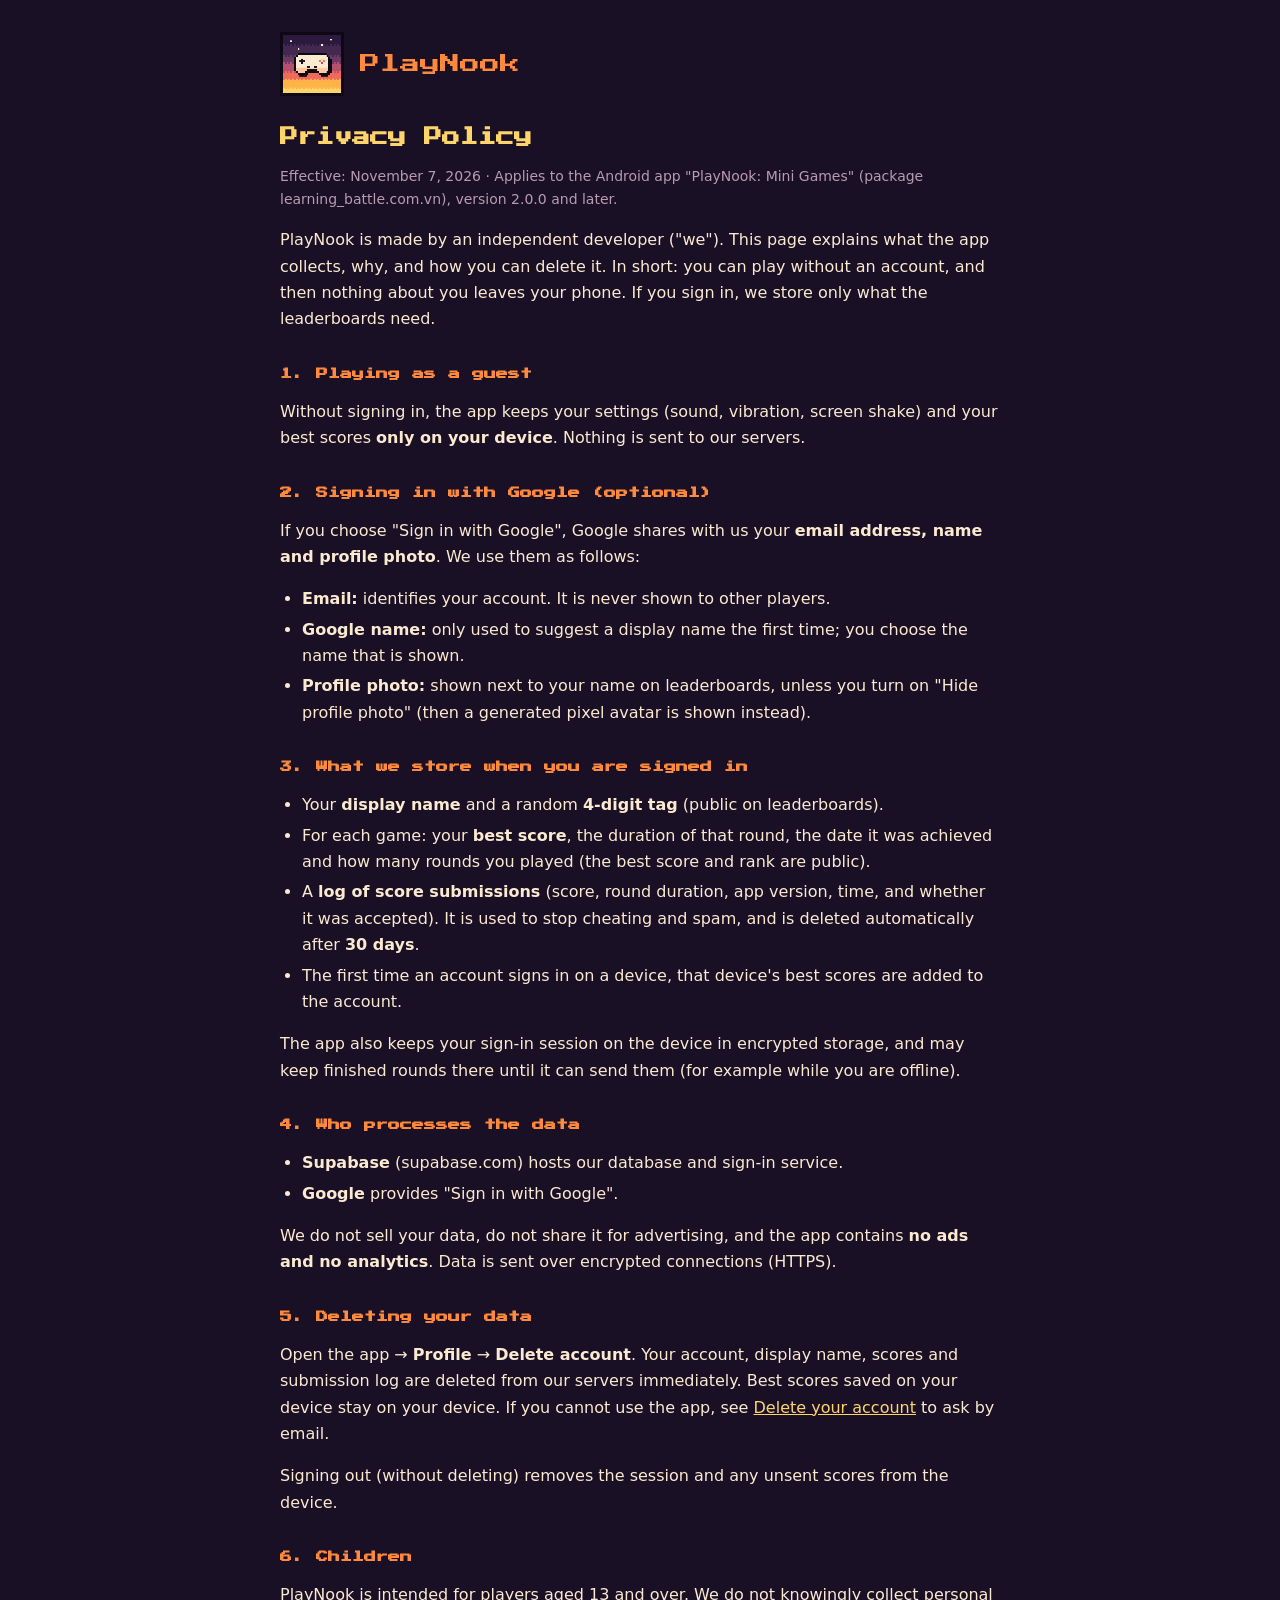
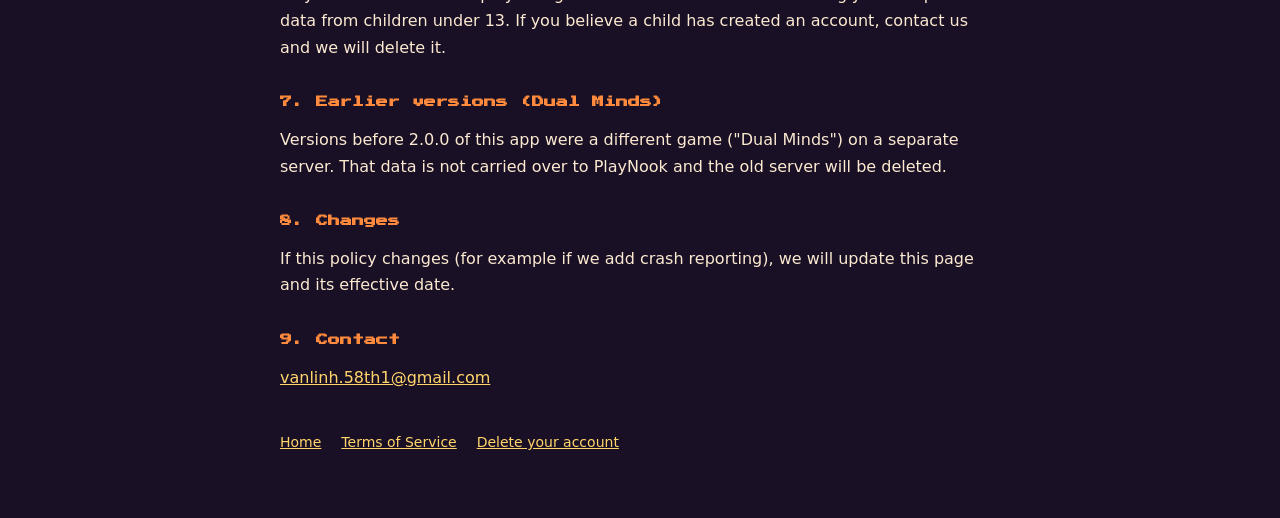
==== privacy.html @ d34d8d87 "PlayNook site: home, privacy policy, terms, account deletion Co-Authored-By: Claude Opus 5.5 <norepl" ====
<!DOCTYPE html>
<html lang="en">
<head>
<meta charset="UTF-8">
<meta name="viewport" content="width=device-width, initial-scale=1.0">
<title>Privacy Policy · PlayNook</title>
<link rel="icon" type="image/png" href="icon.png">
<link rel="stylesheet" href="style.css">
</head>
<body>
<main>
  <header>
    <img src="icon.png" alt="PlayNook icon">
    <a class="brand" href="./">PlayNook</a>
  </header>

  <h1>Privacy Policy</h1>
  <p class="muted">Effective: November 7, 2026 · Applies to the Android app "PlayNook: Mini Games"
    (package learning_battle.com.vn), version 2.0.0 and later.</p>

  <p>PlayNook is made by an independent developer ("we"). This page explains what the app collects,
    why, and how you can delete it. In short: you can play without an account, and then nothing
    about you leaves your phone. If you sign in, we store only what the leaderboards need.</p>

  <h2>1. Playing as a guest</h2>
  <p>Without signing in, the app keeps your settings (sound, vibration, screen shake) and your best
    scores <strong>only on your device</strong>. Nothing is sent to our servers.</p>

  <h2>2. Signing in with Google (optional)</h2>
  <p>If you choose "Sign in with Google", Google shares with us your <strong>email address, name and
    profile photo</strong>. We use them as follows:</p>
  <ul>
    <li><strong>Email:</strong> identifies your account. It is never shown to other players.</li>
    <li><strong>Google name:</strong> only used to suggest a display name the first time; you choose
      the name that is shown.</li>
    <li><strong>Profile photo:</strong> shown next to your name on leaderboards, unless you turn on
      "Hide profile photo" (then a generated pixel avatar is shown instead).</li>
  </ul>

  <h2>3. What we store when you are signed in</h2>
  <ul>
    <li>Your <strong>display name</strong> and a random <strong>4-digit tag</strong> (public on
      leaderboards).</li>
    <li>For each game: your <strong>best score</strong>, the duration of that round, the date it was
      achieved and how many rounds you played (the best score and rank are public).</li>
    <li>A <strong>log of score submissions</strong> (score, round duration, app version, time, and
      whether it was accepted). It is used to stop cheating and spam, and is deleted automatically
      after <strong>30 days</strong>.</li>
    <li>The first time an account signs in on a device, that device's best scores are added to the
      account.</li>
  </ul>
  <p>The app also keeps your sign-in session on the device in encrypted storage, and may keep
    finished rounds there until it can send them (for example while you are offline).</p>

  <h2>4. Who processes the data</h2>
  <ul>
    <li><strong>Supabase</strong> (supabase.com) hosts our database and sign-in service.</li>
    <li><strong>Google</strong> provides "Sign in with Google".</li>
  </ul>
  <p>We do not sell your data, do not share it for advertising, and the app contains
    <strong>no ads and no analytics</strong>. Data is sent over encrypted connections (HTTPS).</p>

  <h2>5. Deleting your data</h2>
  <p>Open the app → <strong>Profile</strong> → <strong>Delete account</strong>. Your account, display
    name, scores and submission log are deleted from our servers immediately. Best scores saved on
    your device stay on your device. If you cannot use the app, see
    <a href="delete-account.html">Delete your account</a> to ask by email.</p>
  <p>Signing out (without deleting) removes the session and any unsent scores from the device.</p>

  <h2>6. Children</h2>
  <p>PlayNook is intended for players aged 13 and over. We do not knowingly collect personal data from
    children under 13. If you believe a child has created an account, contact us and we will delete it.</p>

  <h2>7. Earlier versions (Dual Minds)</h2>
  <p>Versions before 2.0.0 of this app were a different game ("Dual Minds") on a separate server.
    That data is not carried over to PlayNook and the old server will be deleted.</p>

  <h2>8. Changes</h2>
  <p>If this policy changes (for example if we add crash reporting), we will update this page and
    its effective date.</p>

  <h2>9. Contact</h2>
  <p><a href="mailto:vanlinh.58th1@gmail.com">vanlinh.58th1@gmail.com</a></p>

  <nav>
    <a href="./">Home</a>
    <a href="terms.html">Terms of Service</a>
    <a href="delete-account.html">Delete your account</a>
  </nav>
</main>
</body>
</html>
---- style.css ----
/* PlayNook site: same sunset palette as the app (src/theme/colors.ts). */
@font-face {
  font-family: 'Press Start 2P';
  src: url('PressStart2P-Regular.ttf') format('truetype');
  font-display: swap;
}
:root {
  --bg: #1a1026;
  --surface: #2b1a3d;
  --border: #0d0814;
  --text: #fbe9d0;
  --muted: #b89bb0;
  --accent: #ff8a3d;
  --gold: #ffd56b;
}
* { box-sizing: border-box; }
body {
  margin: 0;
  background: var(--bg);
  color: var(--text);
  font: 16px/1.65 system-ui, -apple-system, 'Segoe UI', Roboto, sans-serif;
}
main { max-width: 760px; margin: 0 auto; padding: 32px 20px 64px; }
header { display: flex; align-items: center; gap: 16px; margin-bottom: 28px; }
header img { width: 64px; height: 64px; image-rendering: pixelated; border: 3px solid var(--border); }
.brand { font-family: 'Press Start 2P', monospace; color: var(--accent); font-size: 20px; text-decoration: none; }
h1, h2 { font-family: 'Press Start 2P', monospace; line-height: 1.5; }
h1 { font-size: 18px; color: var(--gold); margin: 0 0 8px; }
h2 { font-size: 12px; color: var(--accent); margin: 32px 0 8px; }
a { color: var(--gold); }
.card { background: var(--surface); border: 3px solid var(--border); padding: 20px; margin: 20px 0; }
.muted { color: var(--muted); font-size: 14px; }
nav { display: flex; flex-wrap: wrap; gap: 12px 20px; margin-top: 40px; font-size: 14px; }
ul { padding-left: 22px; }
li { margin: 4px 0; }
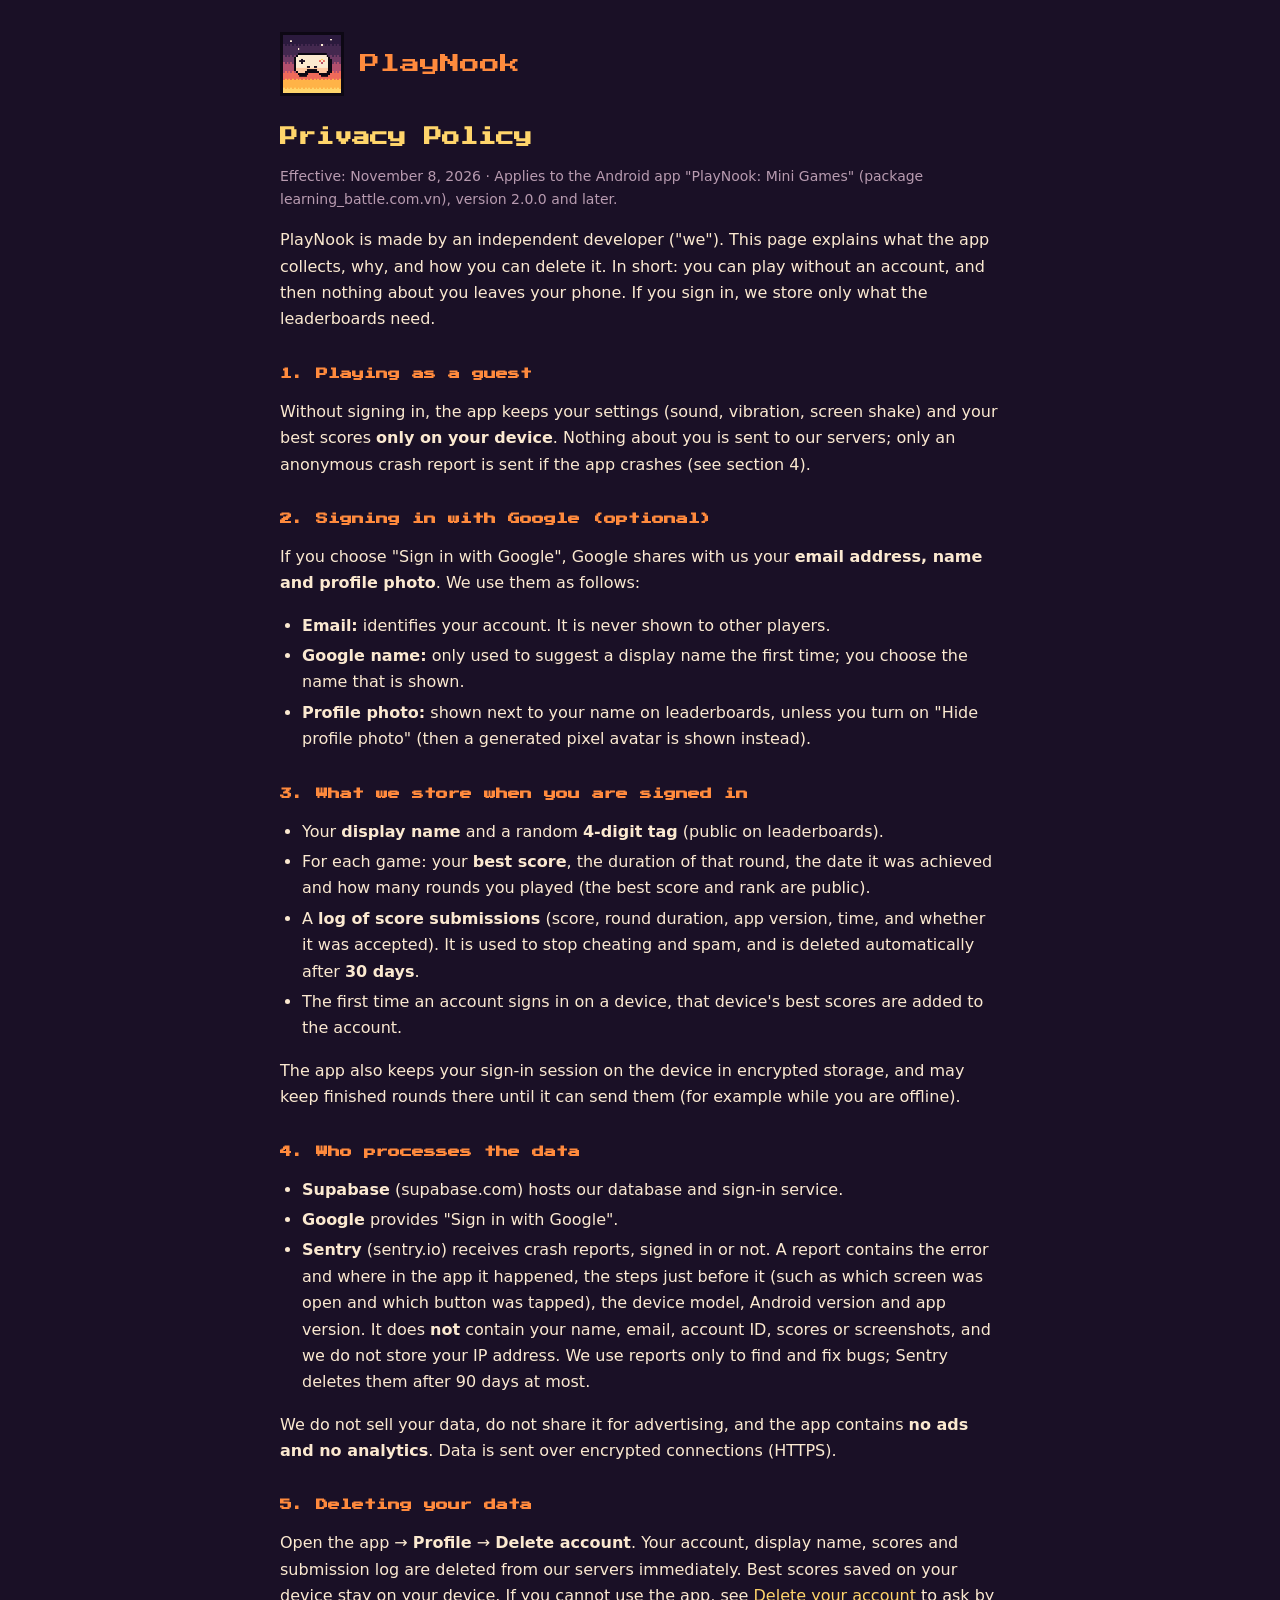
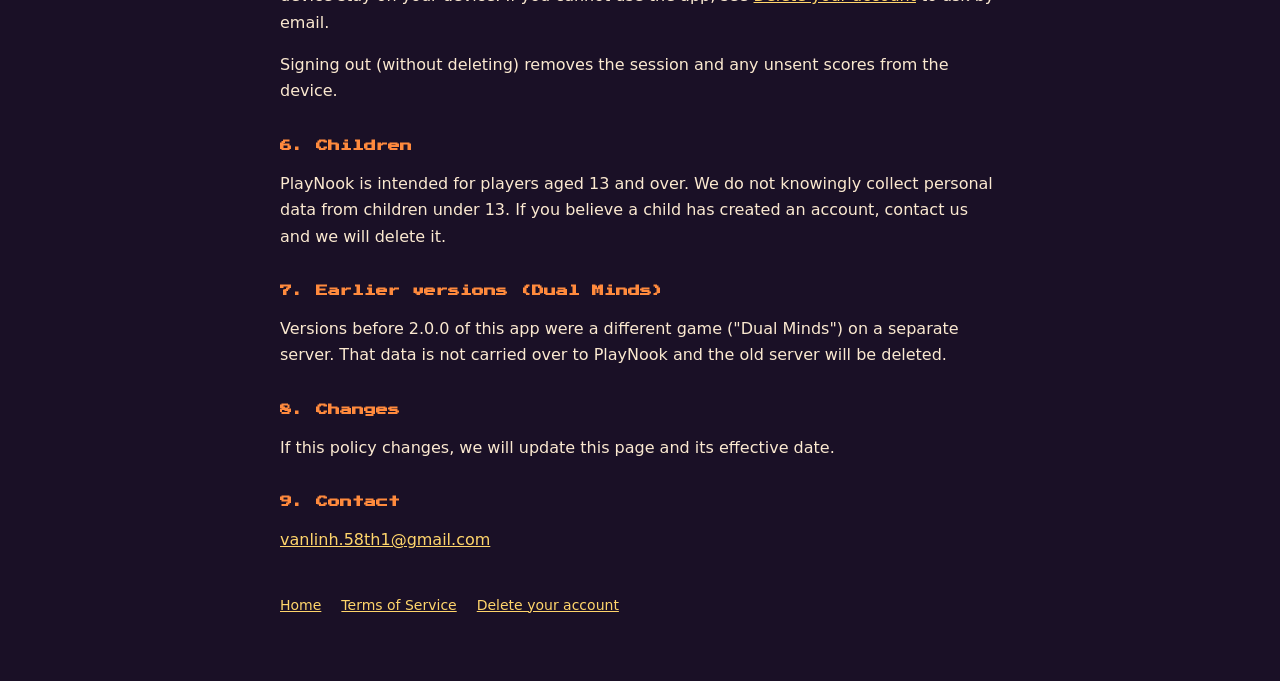
==== commit 11db2bcf: "Privacy: add Sentry crash reports Co-Authored-By: Claude Opus 5.5 <noreply@anthropic.com>" ====
--- a/privacy.html
+++ b/privacy.html
@@ -15,7 +15,7 @@
   </header>
 
   <h1>Privacy Policy</h1>
-  <p class="muted">Effective: November 7, 2026 · Applies to the Android app "PlayNook: Mini Games"
+  <p class="muted">Effective: November 8, 2026 · Applies to the Android app "PlayNook: Mini Games"
     (package learning_battle.com.vn), version 2.0.0 and later.</p>
 
   <p>PlayNook is made by an independent developer ("we"). This page explains what the app collects,
@@ -24,7 +24,8 @@
 
   <h2>1. Playing as a guest</h2>
   <p>Without signing in, the app keeps your settings (sound, vibration, screen shake) and your best
-    scores <strong>only on your device</strong>. Nothing is sent to our servers.</p>
+    scores <strong>only on your device</strong>. Nothing about you is sent to our servers; only an
+    anonymous crash report is sent if the app crashes (see section 4).</p>
 
   <h2>2. Signing in with Google (optional)</h2>
   <p>If you choose "Sign in with Google", Google shares with us your <strong>email address, name and
@@ -56,6 +57,12 @@
   <ul>
     <li><strong>Supabase</strong> (supabase.com) hosts our database and sign-in service.</li>
     <li><strong>Google</strong> provides "Sign in with Google".</li>
+    <li><strong>Sentry</strong> (sentry.io) receives crash reports, signed in or not. A report
+      contains the error and where in the app it happened, the steps just before it (such as which
+      screen was open and which button was tapped), the device model, Android version and app
+      version. It does <strong>not</strong> contain your name, email, account ID, scores or
+      screenshots, and we do not store your IP address. We use reports only to find and fix bugs;
+      Sentry deletes them after 90 days at most.</li>
   </ul>
   <p>We do not sell your data, do not share it for advertising, and the app contains
     <strong>no ads and no analytics</strong>. Data is sent over encrypted connections (HTTPS).</p>
@@ -76,8 +83,7 @@
     That data is not carried over to PlayNook and the old server will be deleted.</p>
 
   <h2>8. Changes</h2>
-  <p>If this policy changes (for example if we add crash reporting), we will update this page and
-    its effective date.</p>
+  <p>If this policy changes, we will update this page and its effective date.</p>
 
   <h2>9. Contact</h2>
   <p><a href="mailto:vanlinh.58th1@gmail.com">vanlinh.58th1@gmail.com</a></p>
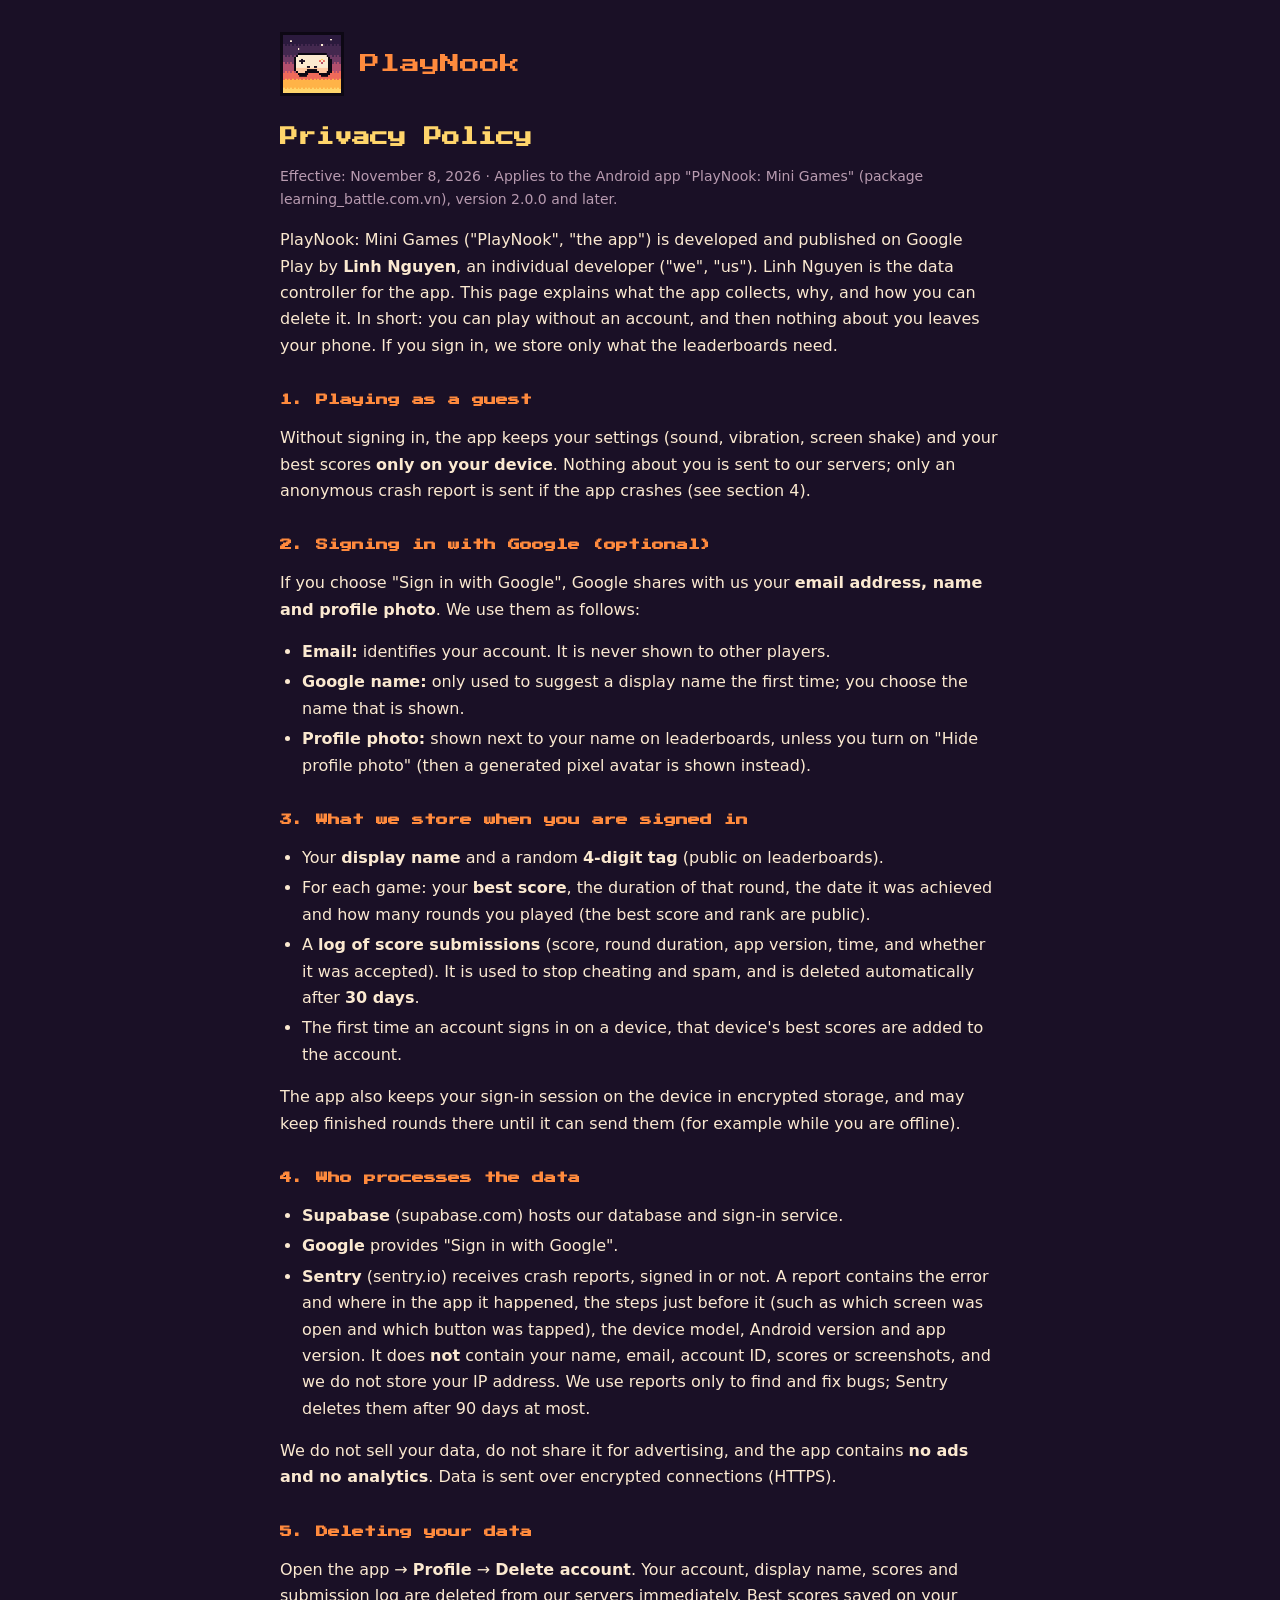
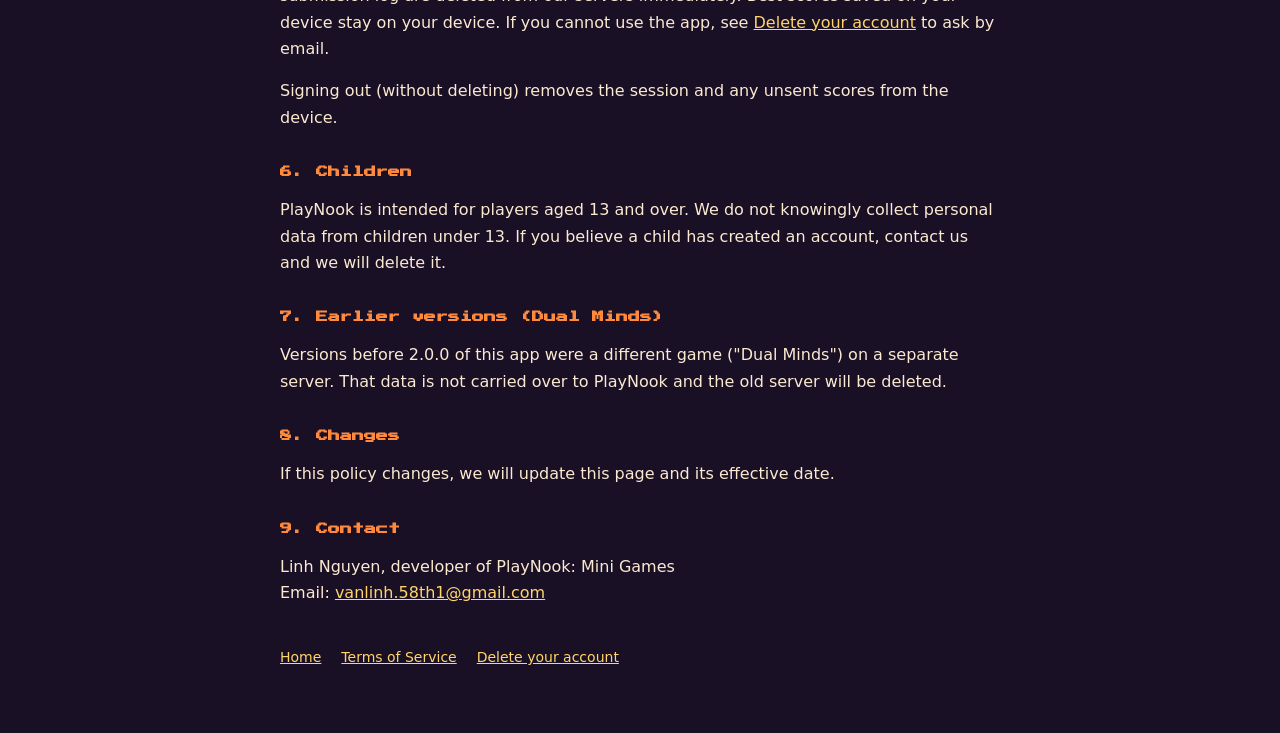
==== commit e57d16fc: "Privacy: name the developer (Linh Nguyen) to match the Play listing Co-Authored-By: Claude Opus 5.5 " ====
--- a/privacy.html
+++ b/privacy.html
@@ -18,7 +18,9 @@
   <p class="muted">Effective: November 8, 2026 · Applies to the Android app "PlayNook: Mini Games"
     (package learning_battle.com.vn), version 2.0.0 and later.</p>
 
-  <p>PlayNook is made by an independent developer ("we"). This page explains what the app collects,
+  <p>PlayNook: Mini Games ("PlayNook", "the app") is developed and published on Google Play by
+    <strong>Linh Nguyen</strong>, an individual developer ("we", "us"). Linh Nguyen is the
+    data controller for the app. This page explains what the app collects,
     why, and how you can delete it. In short: you can play without an account, and then nothing
     about you leaves your phone. If you sign in, we store only what the leaderboards need.</p>
 
@@ -86,7 +88,8 @@
   <p>If this policy changes, we will update this page and its effective date.</p>
 
   <h2>9. Contact</h2>
-  <p><a href="mailto:vanlinh.58th1@gmail.com">vanlinh.58th1@gmail.com</a></p>
+  <p>Linh Nguyen, developer of PlayNook: Mini Games<br>
+    Email: <a href="mailto:vanlinh.58th1@gmail.com">vanlinh.58th1@gmail.com</a></p>
 
   <nav>
     <a href="./">Home</a>
